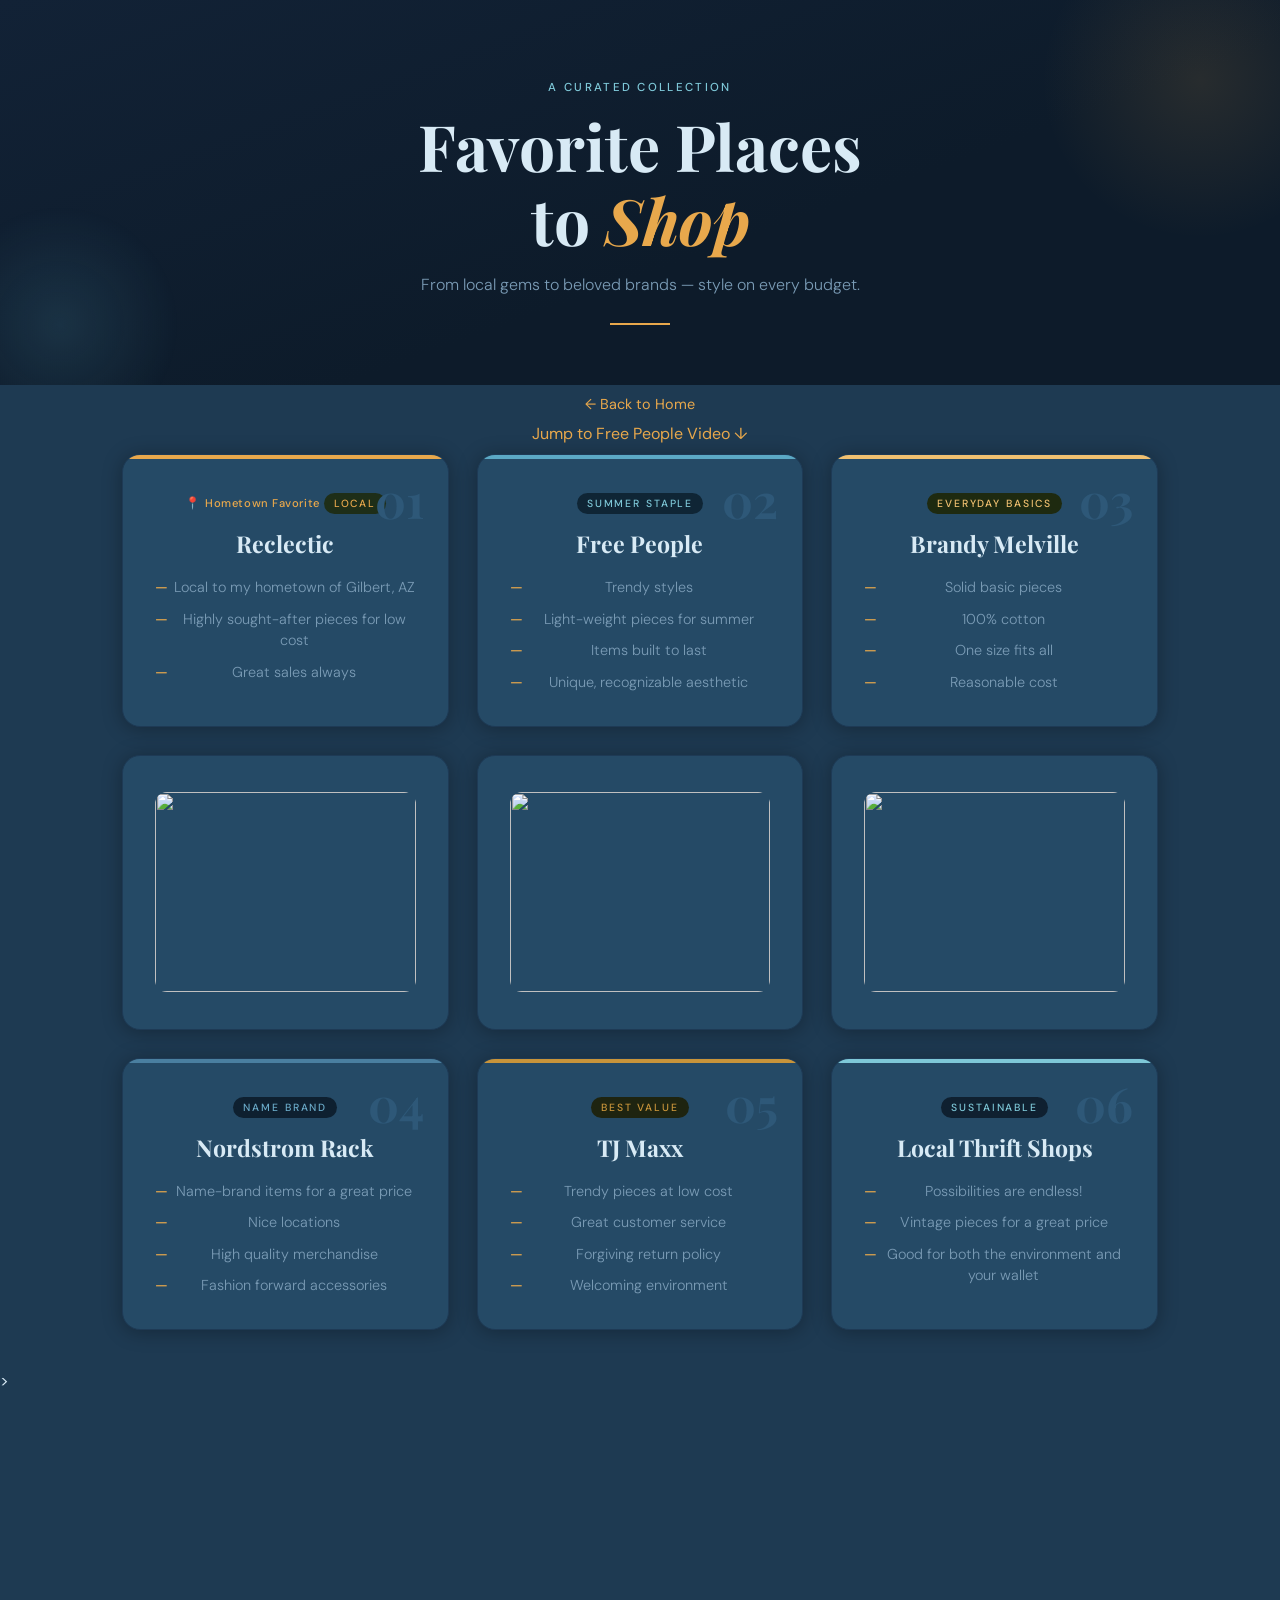
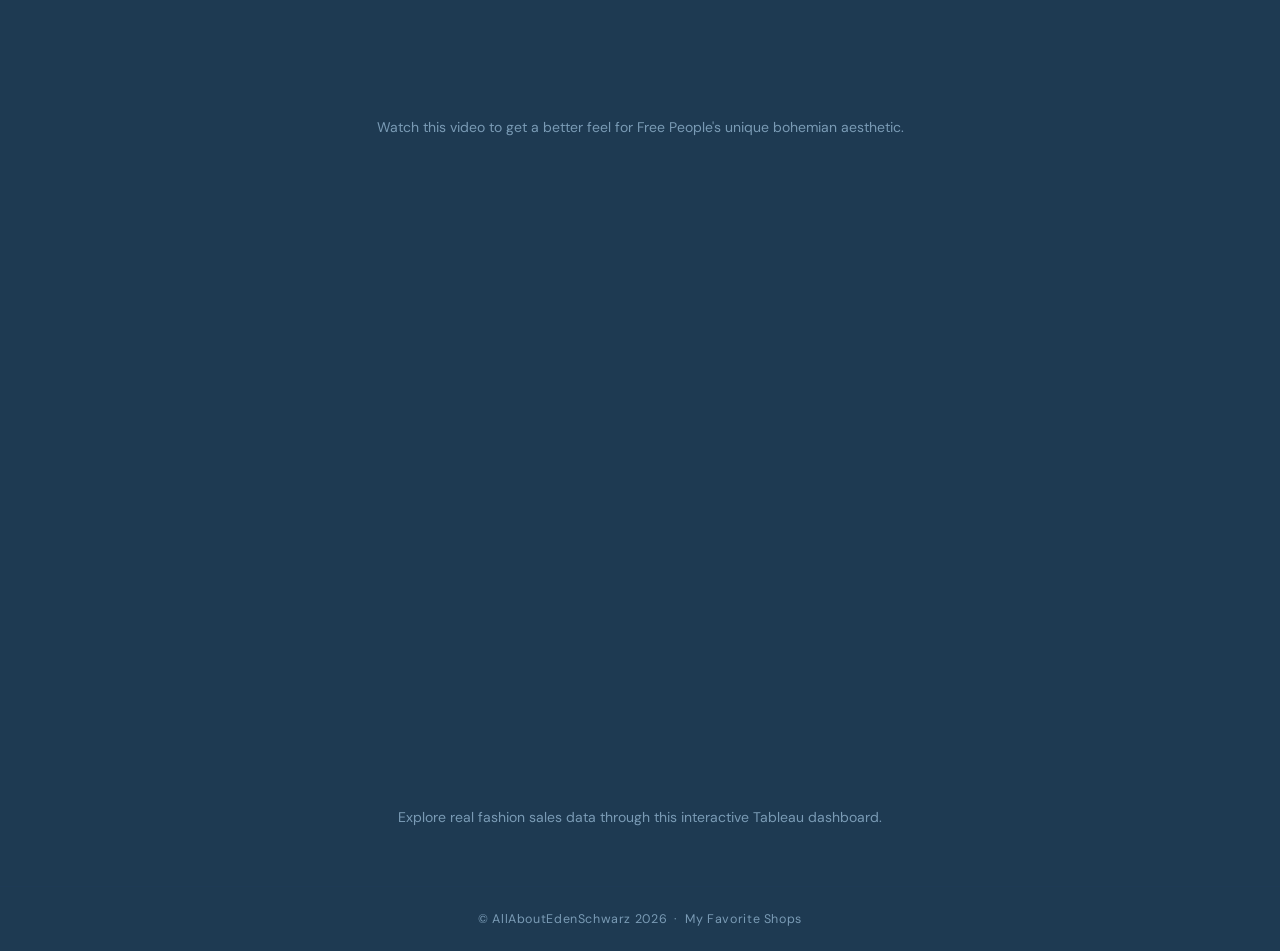
==== fromscratch.html @ 7de7a9a8 "Add files via upload" ====
<!DOCTYPE html>
<html lang="en">
<head>
  <meta charset="UTF-8" />
  <meta name="viewport" content="width=device-width, initial-scale=1.0"/>
  <title>Eden's Favorite Places to Shop</title>
  <link href="https://fonts.googleapis.com/css2?family=Playfair+Display:ital,wght@0,400;0,700;1,400&family=DM+Sans:wght@300;400;500&display=swap" rel="stylesheet"/>
    <link rel="stylesheet" href="fromscratchstyle.css"/>
</head>
<body>

  <header>
    <p class="eyebrow">A curated collection</p>
    <h1>Favorite Places<br>to <em>Shop</em></h1>
    <p class="header-sub">From local gems to beloved brands — style on every budget.</p>
    <div class="divider"></div>
  </header>

  <a href="index.html" class="home-link">← Back to Home</a>

  <a href="#video-section" style="display:block; text-align:center; margin-top:10px; color:#e8a84c; text-decoration:none;">
  Jump to Free People Video ↓
</a>

  <main class="grid">

    <div class="card card-1">
      <div class="card-accent"></div>
      <span class="card-number">01</span>
      <p class="local-badge">Hometown Favorite</p>
      <span class="card-tag">Local</span>
      <h2>Reclectic</h2>
      <ul>
        <li>Local to my hometown of Gilbert, AZ</li>
        <li>Highly sought-after pieces for low cost</li>
        <li>Great sales always</li>
      </ul>
    </div>

    <div class="card card-2">
      <div class="card-accent"></div>
      <span class="card-number">02</span>
      <span class="card-tag">Summer Staple</span>
      <h2>Free People</h2>
      <ul>
        <li>Trendy styles</li>
        <li>Light-weight pieces for summer</li>
        <li>Items built to last</li>
        <li>Unique, recognizable aesthetic</li>
      </ul>
    </div>

    <div class="card card-3">
      <div class="card-accent"></div>
      <span class="card-number">03</span>
      <span class="card-tag">Everyday Basics</span>
      <h2>Brandy Melville</h2>
      <ul>
        <li>Solid basic pieces</li>
        <li>100% cotton</li>
        <li>One size fits all</li>
        <li>Reasonable cost</li>
      </ul>
    </div>

    <div class="card">
  <img src="brandy.webp" style="width:100%; height:200px; object-fit:cover; border-radius:12px;">
</div>

<div class="card">
  <img src="180226-FreePeople_MOA-006-S.webp" style="width:100%; height:200px; object-fit:cover; border-radius:12px;">
</div>

<div class="card">
  <img src="brandyy.jpg" style="width:100%; height:200px; object-fit:cover; border-radius:12px;">
</div>

    <div class="card card-4">
      <div class="card-accent"></div>
      <span class="card-number">04</span>
      <span class="card-tag">Name Brand</span>
      <h2>Nordstrom Rack</h2>
      <ul>
        <li>Name-brand items for a great price</li>
        <li>Nice locations</li>
        <li>High quality merchandise</li>
        <li>Fashion forward accessories</li>
      </ul>
    </div>

    <div class="card card-5">
      <div class="card-accent"></div>
      <span class="card-number">05</span>
      <span class="card-tag">Best Value</span>
      <h2>TJ Maxx</h2>
      <ul>
        <li>Trendy pieces at low cost</li>
        <li>Great customer service</li>
        <li>Forgiving return policy</li>
        <li>Welcoming environment</li>
      </ul>
    </div>

    <div class="card card-6">
      <div class="card-accent"></div>
      <span class="card-number">06</span>
      <span class="card-tag">Sustainable</span>
      <h2>Local Thrift Shops</h2>
      <ul>
        <li>Possibilities are endless!</li>
        <li>Vintage pieces for a great price</li>
        <li>Good for both the environment and your wallet</li>
      </ul>
    </div>

  </main>

<section id="video-section" class="video-section"></section>>

  <iframe class="video-frame"
    src="https://www.youtube.com/embed/zQy7sTacHbc"
    title="Free People aesthetic video"
    frameborder="0"
    allowfullscreen>
  </iframe>

  <p class="video-caption">
    Watch this video to get a better feel for Free People's unique bohemian aesthetic.
  </p>

</section>

<section class="video-section tableau-section">

  <iframe class="tableau-frame"
    src="https://public.tableau.com/views/FashionProductSales/Dashboard1?:embed=true&:showVizHome=no"
    width="800"
    height="600"
    frameborder="0">
  </iframe>

  <p class="video-caption">
    Explore real fashion sales data through this interactive Tableau dashboard.
  </p>

</section>

  <footer>
    &copy; AllAboutEdenSchwarz 2026 &nbsp;·&nbsp; My Favorite Shops
  </footer>

</body>
</html>
---- fromscratchstyle.css ----
:root {
    --bg: #1e3a52;
    --surface: #254a66;
    --surface-2: #2e5878;
      --teal-sky: #5ba8c4;
      --teal-light: #7ec8d8;
      --amber: #e8a84c;
      --amber-warm: #f0c070;
      --gold: #c8943a;
      --text-primary: #d8eaf5;
      --text-muted: #7a9bb5;
      --border: #1e3a55;
    }

    * { margin: 0; padding: 0; box-sizing: border-box; }

    body {
      background-color: var(--bg);
      font-family: 'DM Sans', sans-serif;
      color: var(--text-primary);
      overflow-x: hidden;
    }

    header {
      position: relative;
      padding: 80px 40px 60px;
      text-align: center;
      background: linear-gradient(160deg, #122236 0%, #0d1b2a 60%);
      overflow: hidden;
    }

    header::before {
      content: '';
      position: absolute;
      top: -80px; right: -80px;
      width: 320px; height: 320px;
      border-radius: 50%;
      background: radial-gradient(circle, #e8a84c 0%, transparent 70%);
      opacity: 0.12;
    }

    header::after {
      content: '';
      position: absolute;
      bottom: -60px; left: -60px;
      width: 240px; height: 240px;
      border-radius: 50%;
      background: radial-gradient(circle, #5ba8c4 0%, transparent 70%);
      opacity: 0.15;
    }

    .eyebrow {
      font-size: 0.72rem;
      font-weight: 500;
      letter-spacing: 0.2em;
      text-transform: uppercase;
      color: var(--teal-light);
      margin-bottom: 14px;
      opacity: 0;
      animation: fadeUp 0.6s ease forwards 0.1s;
    }

    h1 {
      font-family: 'Playfair Display', serif;
      font-size: clamp(2.4rem, 6vw, 4rem);
      font-weight: 700;
      line-height: 1.15;
      color: var(--text-primary);
      max-width: 560px;
      margin: 0 auto 18px;
      opacity: 0;
      animation: fadeUp 0.6s ease forwards 0.25s;
    }

    h1 em {
      font-style: italic;
      color: var(--amber);
    }

    .header-sub {
      font-size: 1rem;
      color: var(--text-muted);
      font-weight: 300;
      opacity: 0;
      animation: fadeUp 0.6s ease forwards 0.4s;
    }

    .divider {
      width: 60px;
      height: 2px;
      background: var(--amber);
      margin: 28px auto 0;
      opacity: 0;
      animation: fadeUp 0.6s ease forwards 0.5s;
    }

.grid {
  display: grid;
  grid-template-columns: repeat(auto-fill, minmax(300px, 1fr));
  gap: 28px;
  max-width: 1100px;
  margin: 64px auto;
  padding: 0 32px 20px; /* reduced from 80px */
}

    .card {
      background: var(--surface);
      border: 1px solid var(--border);
      border-radius: 18px;
      padding: 36px 32px 32px;
      position: relative;
      overflow: hidden;
      box-shadow: 0 2px 20px rgba(0,0,0,0.3);
      transition: transform 0.3s ease, box-shadow 0.3s ease;
      opacity: 0;
      animation: fadeUp 0.55s ease forwards;
    }

    .card:hover {
      transform: translateY(-6px);
      box-shadow: 0 12px 40px rgba(0,0,0,0.5);
    }

    .card:nth-child(1) { animation-delay: 0.15s; }
    .card:nth-child(2) { animation-delay: 0.25s; }
    .card:nth-child(3) { animation-delay: 0.35s; }
    .card:nth-child(4) { animation-delay: 0.45s; }
    .card:nth-child(5) { animation-delay: 0.55s; }
    .card:nth-child(6) { animation-delay: 0.65s; }

    .card-accent {
      position: absolute;
      top: 0; left: 0; right: 0;
      height: 4px;
      border-radius: 18px 18px 0 0;
    }

    .card-number {
      font-family: 'Playfair Display', serif;
      font-size: 3rem;
      font-weight: 700;
      line-height: 1;
      color: var(--surface-2);
      position: absolute;
      top: 20px; right: 24px;
      pointer-events: none;
      user-select: none;
    }

    .card-tag {
      display: inline-block;
      font-size: 0.65rem;
      font-weight: 500;
      letter-spacing: 0.18em;
      text-transform: uppercase;
      padding: 4px 10px;
      border-radius: 30px;
      margin-bottom: 14px;
    }

    .card h2 {
      font-family: 'Playfair Display', serif;
      font-size: 1.45rem;
      font-weight: 700;
      margin-bottom: 18px;
      color: var(--text-primary);
    }

    .card ul {
      list-style: none;
      display: flex;
      flex-direction: column;
      gap: 10px;
    }

    .card ul li {
      font-size: 0.9rem;
      font-weight: 300;
      color: var(--text-muted);
      padding-left: 18px;
      position: relative;
      line-height: 1.5;
    }

    .card ul li::before {
      content: '—';
      position: absolute;
      left: 0;
      color: var(--amber);
      font-weight: 500;
    }

    /* Card accent colors — all pulled from the skyline palette */
    .card-1 .card-accent { background: #e8a84c; }
    .card-1 .card-tag { background: #1e2e18; color: #e8a84c; }

    .card-2 .card-accent { background: #5ba8c4; }
    .card-2 .card-tag { background: #0f2535; color: #7ec8d8; }

    .card-3 .card-accent { background: #f0c070; }
    .card-3 .card-tag { background: #1e2a10; color: #f0c070; }

    .card-4 .card-accent { background: #4a7fa0; }
    .card-4 .card-tag { background: #0e2030; color: #6aaac8; }

    .card-5 .card-accent { background: #c8943a; }
    .card-5 .card-tag { background: #1e2410; color: #c8943a; }

    .card-6 .card-accent { background: #7ec8d8; }
    .card-6 .card-tag { background: #0f2030; color: #7ec8d8; }

    .local-badge {
      display: inline-flex;
      align-items: center;
      gap: 5px;
      font-size: 0.7rem;
      font-weight: 500;
      color: var(--amber);
      letter-spacing: 0.05em;
      margin-bottom: 6px;
    }

    .local-badge::before {
      content: '📍';
      font-size: 0.75rem;
    }

    @keyframes fadeUp {
      from { opacity: 0; transform: translateY(22px); }
      to   { opacity: 1; transform: translateY(0); }
    }

    footer {
      text-align: center;
      padding: 24px;
      font-size: 0.78rem;
      color: var(--text-muted);
      letter-spacing: 0.05em;
      border-top: 1px solid var(--border);
    }

    @media (max-width: 600px) {
      .grid { padding: 0 16px 60px; gap: 18px; }
      header { padding: 60px 24px 48px; }
    }

.video-section {
  max-width: 900px;
}

  .grid {
    margin: 10px auto 40px;
  padding: 0 32px;
  text-align: center;
}

.video-frame {
  width: 560px;
  height: 315px;
  border-radius: 12px;
  display: block;
  margin: 0 auto;
}

.video-caption {
  margin-top: 12px;
  font-size: 14px;
  color: var(--text-muted);
  text-align: center;
}

html {
  scroll-behavior: smooth;
}

.home-link {
  display: block;
  text-align: center;
  margin-top: 10px;
  color: var(--amber);
  text-decoration: none;
  font-size: 0.9rem;
  transition: opacity 0.2s ease;
}

.home-link:hover {
  opacity: 0.7;
}

.tableau-frame {
  width: 800px;
  height: 600px;
  border-radius: 12px;
  display: block;
  margin: 0 auto; /* centers horizontally */
}

.tableau-section {
  max-width: 1000px; /* give it more room than the iframe */
  margin: 60px auto;
  text-align: center;
}
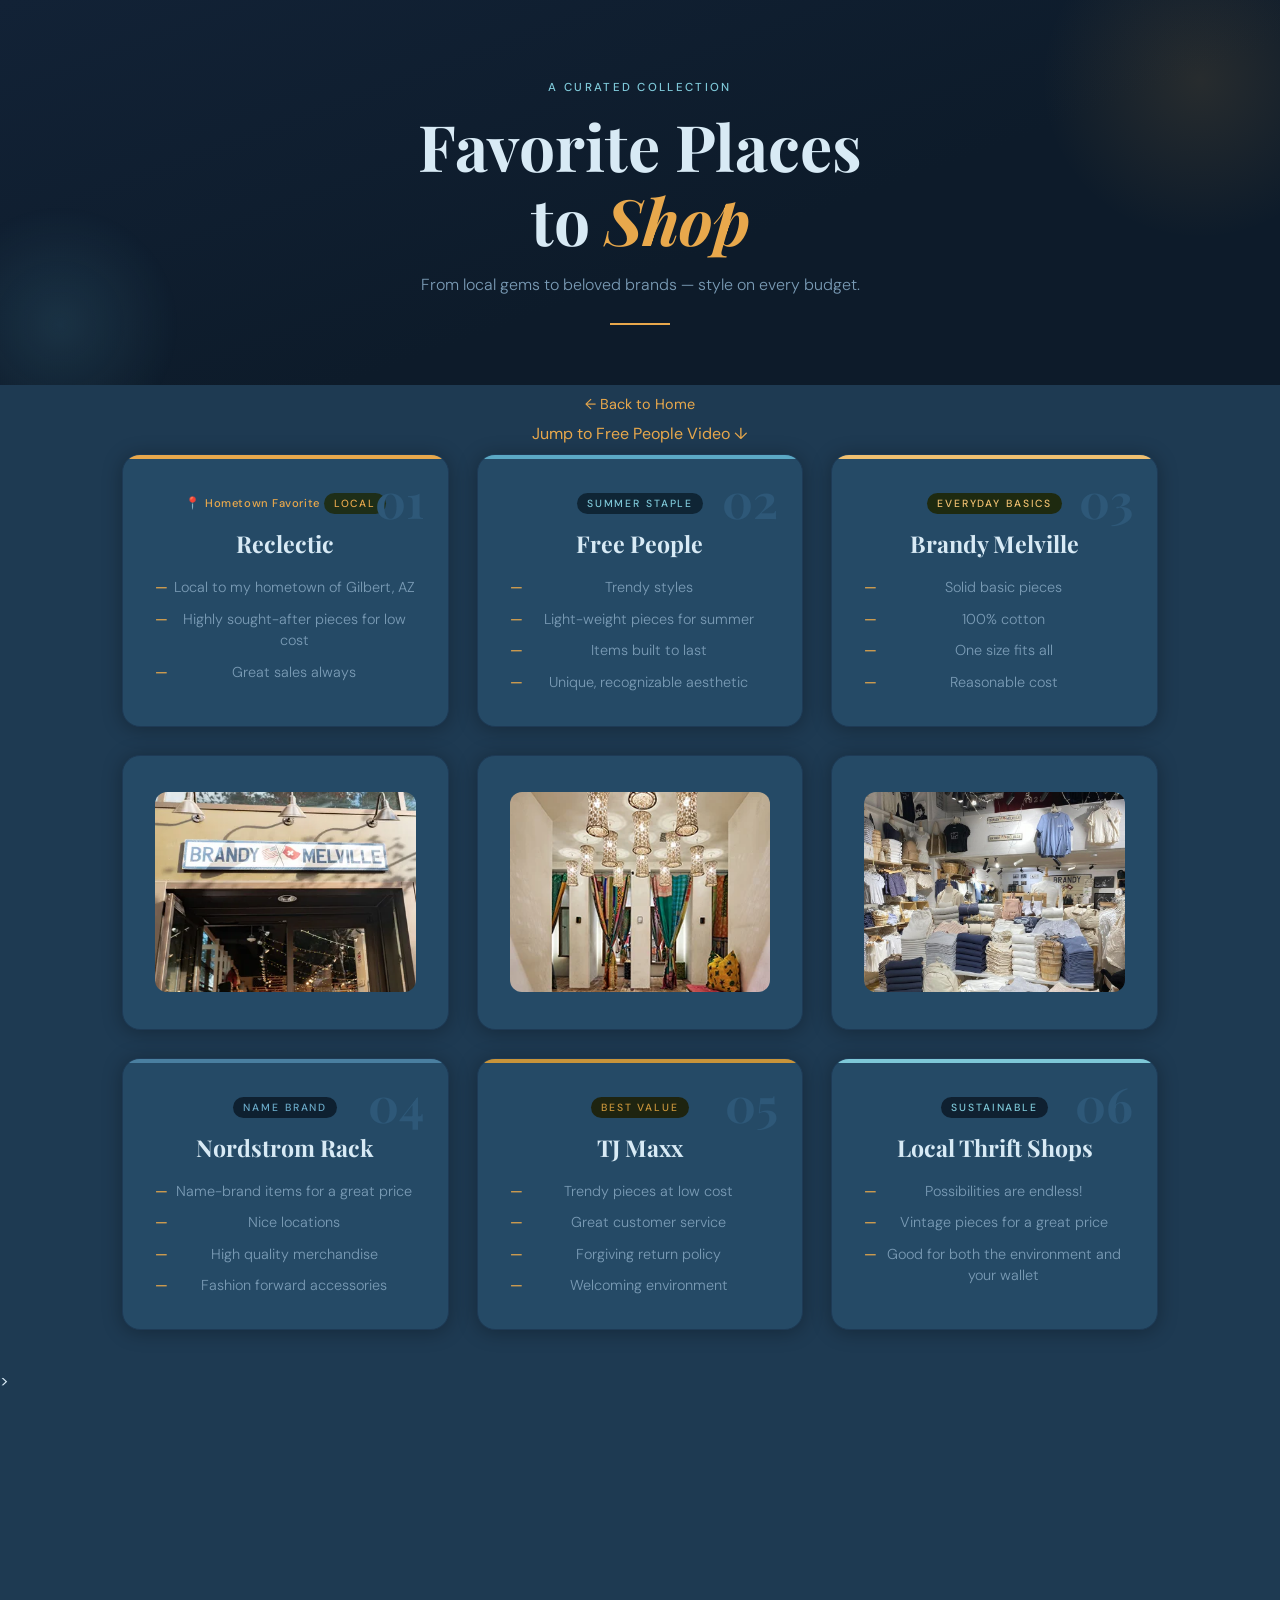
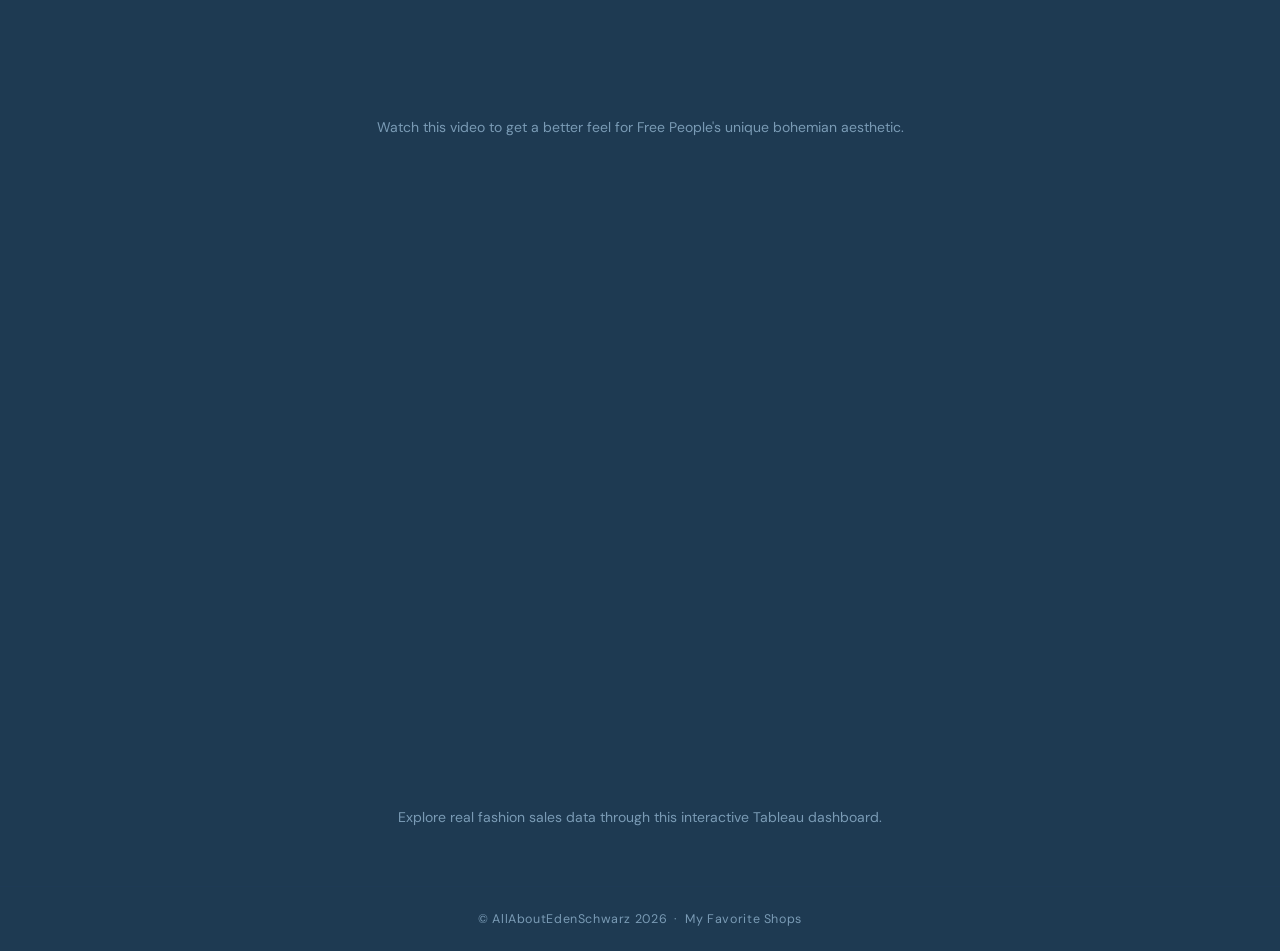
==== commit 9ea680b5: "Update fromscratch.html" ====
--- a/fromscratch.html
+++ b/fromscratch.html
@@ -5,7 +5,7 @@
   <meta name="viewport" content="width=device-width, initial-scale=1.0"/>
   <title>Eden's Favorite Places to Shop</title>
   <link href="https://fonts.googleapis.com/css2?family=Playfair+Display:ital,wght@0,400;0,700;1,400&family=DM+Sans:wght@300;400;500&display=swap" rel="stylesheet"/>
-    <link rel="stylesheet" href="fromscratchstyle.css"/>
+    <link rel="stylesheet" href="fromscratchstyles.css"/>
 </head>
 <body>
 
@@ -150,4 +150,4 @@
   </footer>
 
 </body>
-</html>+</html>
--- a/fromscratchstyles.css
+++ b/fromscratchstyles.css
@@ -0,0 +1,302 @@
+    :root {
+    --bg: #1e3a52;
+    --surface: #254a66;
+    --surface-2: #2e5878;
+      --teal-sky: #5ba8c4;
+      --teal-light: #7ec8d8;
+      --amber: #e8a84c;
+      --amber-warm: #f0c070;
+      --gold: #c8943a;
+      --text-primary: #d8eaf5;
+      --text-muted: #7a9bb5;
+      --border: #1e3a55;
+    }
+
+    * { margin: 0; padding: 0; box-sizing: border-box; }
+
+    body {
+      background-color: var(--bg);
+      font-family: 'DM Sans', sans-serif;
+      color: var(--text-primary);
+      overflow-x: hidden;
+    }
+
+    header {
+      position: relative;
+      padding: 80px 40px 60px;
+      text-align: center;
+      background: linear-gradient(160deg, #122236 0%, #0d1b2a 60%);
+      overflow: hidden;
+    }
+
+    header::before {
+      content: '';
+      position: absolute;
+      top: -80px; right: -80px;
+      width: 320px; height: 320px;
+      border-radius: 50%;
+      background: radial-gradient(circle, #e8a84c 0%, transparent 70%);
+      opacity: 0.12;
+    }
+
+    header::after {
+      content: '';
+      position: absolute;
+      bottom: -60px; left: -60px;
+      width: 240px; height: 240px;
+      border-radius: 50%;
+      background: radial-gradient(circle, #5ba8c4 0%, transparent 70%);
+      opacity: 0.15;
+    }
+
+    .eyebrow {
+      font-size: 0.72rem;
+      font-weight: 500;
+      letter-spacing: 0.2em;
+      text-transform: uppercase;
+      color: var(--teal-light);
+      margin-bottom: 14px;
+      opacity: 0;
+      animation: fadeUp 0.6s ease forwards 0.1s;
+    }
+
+    h1 {
+      font-family: 'Playfair Display', serif;
+      font-size: clamp(2.4rem, 6vw, 4rem);
+      font-weight: 700;
+      line-height: 1.15;
+      color: var(--text-primary);
+      max-width: 560px;
+      margin: 0 auto 18px;
+      opacity: 0;
+      animation: fadeUp 0.6s ease forwards 0.25s;
+    }
+
+    h1 em {
+      font-style: italic;
+      color: var(--amber);
+    }
+
+    .header-sub {
+      font-size: 1rem;
+      color: var(--text-muted);
+      font-weight: 300;
+      opacity: 0;
+      animation: fadeUp 0.6s ease forwards 0.4s;
+    }
+
+    .divider {
+      width: 60px;
+      height: 2px;
+      background: var(--amber);
+      margin: 28px auto 0;
+      opacity: 0;
+      animation: fadeUp 0.6s ease forwards 0.5s;
+    }
+
+.grid {
+  display: grid;
+  grid-template-columns: repeat(auto-fill, minmax(300px, 1fr));
+  gap: 28px;
+  max-width: 1100px;
+  margin: 64px auto;
+  padding: 0 32px 20px; /* reduced from 80px */
+}
+
+    .card {
+      background: var(--surface);
+      border: 1px solid var(--border);
+      border-radius: 18px;
+      padding: 36px 32px 32px;
+      position: relative;
+      overflow: hidden;
+      box-shadow: 0 2px 20px rgba(0,0,0,0.3);
+      transition: transform 0.3s ease, box-shadow 0.3s ease;
+      opacity: 0;
+      animation: fadeUp 0.55s ease forwards;
+    }
+
+    .card:hover {
+      transform: translateY(-6px);
+      box-shadow: 0 12px 40px rgba(0,0,0,0.5);
+    }
+
+    .card:nth-child(1) { animation-delay: 0.15s; }
+    .card:nth-child(2) { animation-delay: 0.25s; }
+    .card:nth-child(3) { animation-delay: 0.35s; }
+    .card:nth-child(4) { animation-delay: 0.45s; }
+    .card:nth-child(5) { animation-delay: 0.55s; }
+    .card:nth-child(6) { animation-delay: 0.65s; }
+
+    .card-accent {
+      position: absolute;
+      top: 0; left: 0; right: 0;
+      height: 4px;
+      border-radius: 18px 18px 0 0;
+    }
+
+    .card-number {
+      font-family: 'Playfair Display', serif;
+      font-size: 3rem;
+      font-weight: 700;
+      line-height: 1;
+      color: var(--surface-2);
+      position: absolute;
+      top: 20px; right: 24px;
+      pointer-events: none;
+      user-select: none;
+    }
+
+    .card-tag {
+      display: inline-block;
+      font-size: 0.65rem;
+      font-weight: 500;
+      letter-spacing: 0.18em;
+      text-transform: uppercase;
+      padding: 4px 10px;
+      border-radius: 30px;
+      margin-bottom: 14px;
+    }
+
+    .card h2 {
+      font-family: 'Playfair Display', serif;
+      font-size: 1.45rem;
+      font-weight: 700;
+      margin-bottom: 18px;
+      color: var(--text-primary);
+    }
+
+    .card ul {
+      list-style: none;
+      display: flex;
+      flex-direction: column;
+      gap: 10px;
+    }
+
+    .card ul li {
+      font-size: 0.9rem;
+      font-weight: 300;
+      color: var(--text-muted);
+      padding-left: 18px;
+      position: relative;
+      line-height: 1.5;
+    }
+
+    .card ul li::before {
+      content: '—';
+      position: absolute;
+      left: 0;
+      color: var(--amber);
+      font-weight: 500;
+    }
+
+    /* Card accent colors — all pulled from the skyline palette */
+    .card-1 .card-accent { background: #e8a84c; }
+    .card-1 .card-tag { background: #1e2e18; color: #e8a84c; }
+
+    .card-2 .card-accent { background: #5ba8c4; }
+    .card-2 .card-tag { background: #0f2535; color: #7ec8d8; }
+
+    .card-3 .card-accent { background: #f0c070; }
+    .card-3 .card-tag { background: #1e2a10; color: #f0c070; }
+
+    .card-4 .card-accent { background: #4a7fa0; }
+    .card-4 .card-tag { background: #0e2030; color: #6aaac8; }
+
+    .card-5 .card-accent { background: #c8943a; }
+    .card-5 .card-tag { background: #1e2410; color: #c8943a; }
+
+    .card-6 .card-accent { background: #7ec8d8; }
+    .card-6 .card-tag { background: #0f2030; color: #7ec8d8; }
+
+    .local-badge {
+      display: inline-flex;
+      align-items: center;
+      gap: 5px;
+      font-size: 0.7rem;
+      font-weight: 500;
+      color: var(--amber);
+      letter-spacing: 0.05em;
+      margin-bottom: 6px;
+    }
+
+    .local-badge::before {
+      content: '📍';
+      font-size: 0.75rem;
+    }
+
+    @keyframes fadeUp {
+      from { opacity: 0; transform: translateY(22px); }
+      to   { opacity: 1; transform: translateY(0); }
+    }
+
+    footer {
+      text-align: center;
+      padding: 24px;
+      font-size: 0.78rem;
+      color: var(--text-muted);
+      letter-spacing: 0.05em;
+      border-top: 1px solid var(--border);
+    }
+
+    @media (max-width: 600px) {
+      .grid { padding: 0 16px 60px; gap: 18px; }
+      header { padding: 60px 24px 48px; }
+    }
+
+.video-section {
+  max-width: 900px;
+}
+
+  .grid {
+    margin: 10px auto 40px;
+  padding: 0 32px;
+  text-align: center;
+}
+
+.video-frame {
+  width: 560px;
+  height: 315px;
+  border-radius: 12px;
+  display: block;
+  margin: 0 auto;
+}
+
+.video-caption {
+  margin-top: 12px;
+  font-size: 14px;
+  color: var(--text-muted);
+  text-align: center;
+}
+
+html {
+  scroll-behavior: smooth;
+}
+
+.home-link {
+  display: block;
+  text-align: center;
+  margin-top: 10px;
+  color: var(--amber);
+  text-decoration: none;
+  font-size: 0.9rem;
+  transition: opacity 0.2s ease;
+}
+
+.home-link:hover {
+  opacity: 0.7;
+}
+
+.tableau-frame {
+  width: 800px;
+  height: 600px;
+  border-radius: 12px;
+  display: block;
+  margin: 0 auto; /* centers horizontally */
+}
+
+.tableau-section {
+  max-width: 1000px; /* give it more room than the iframe */
+  margin: 60px auto;
+  text-align: center;
+}
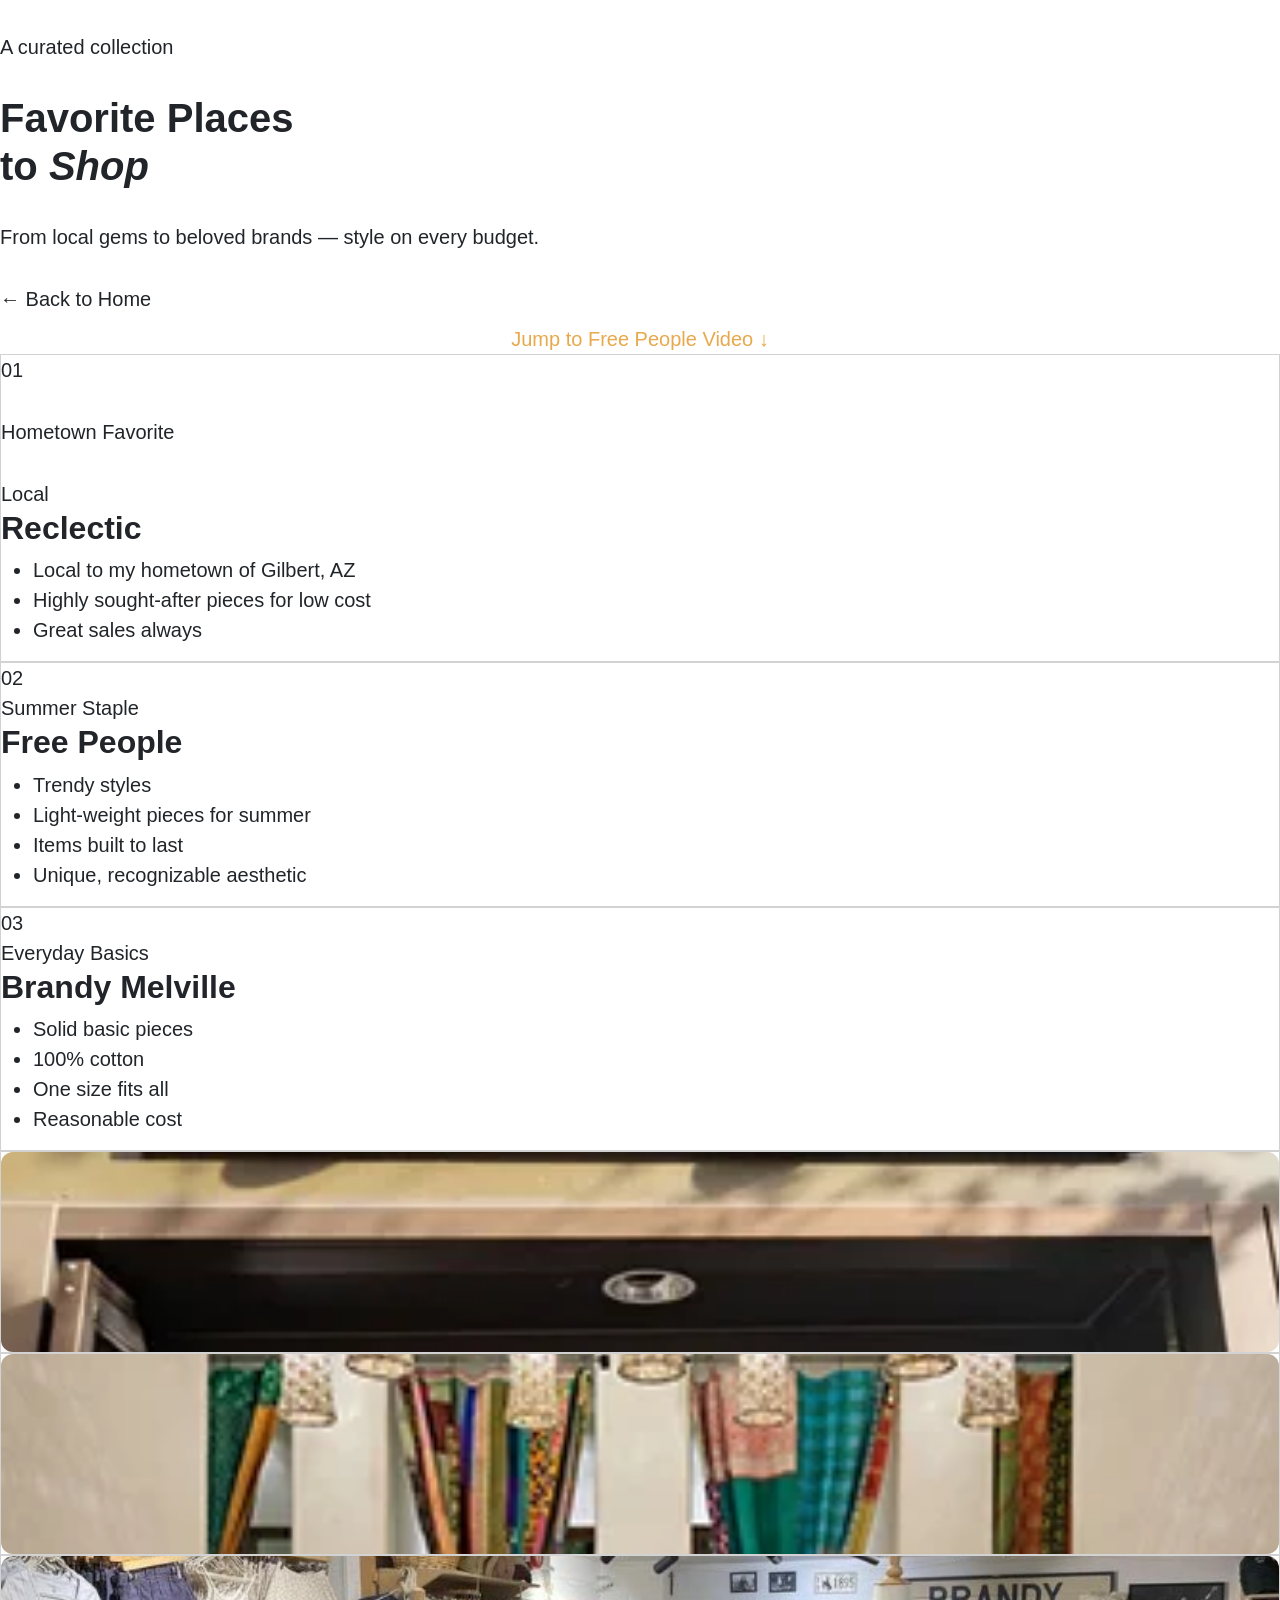
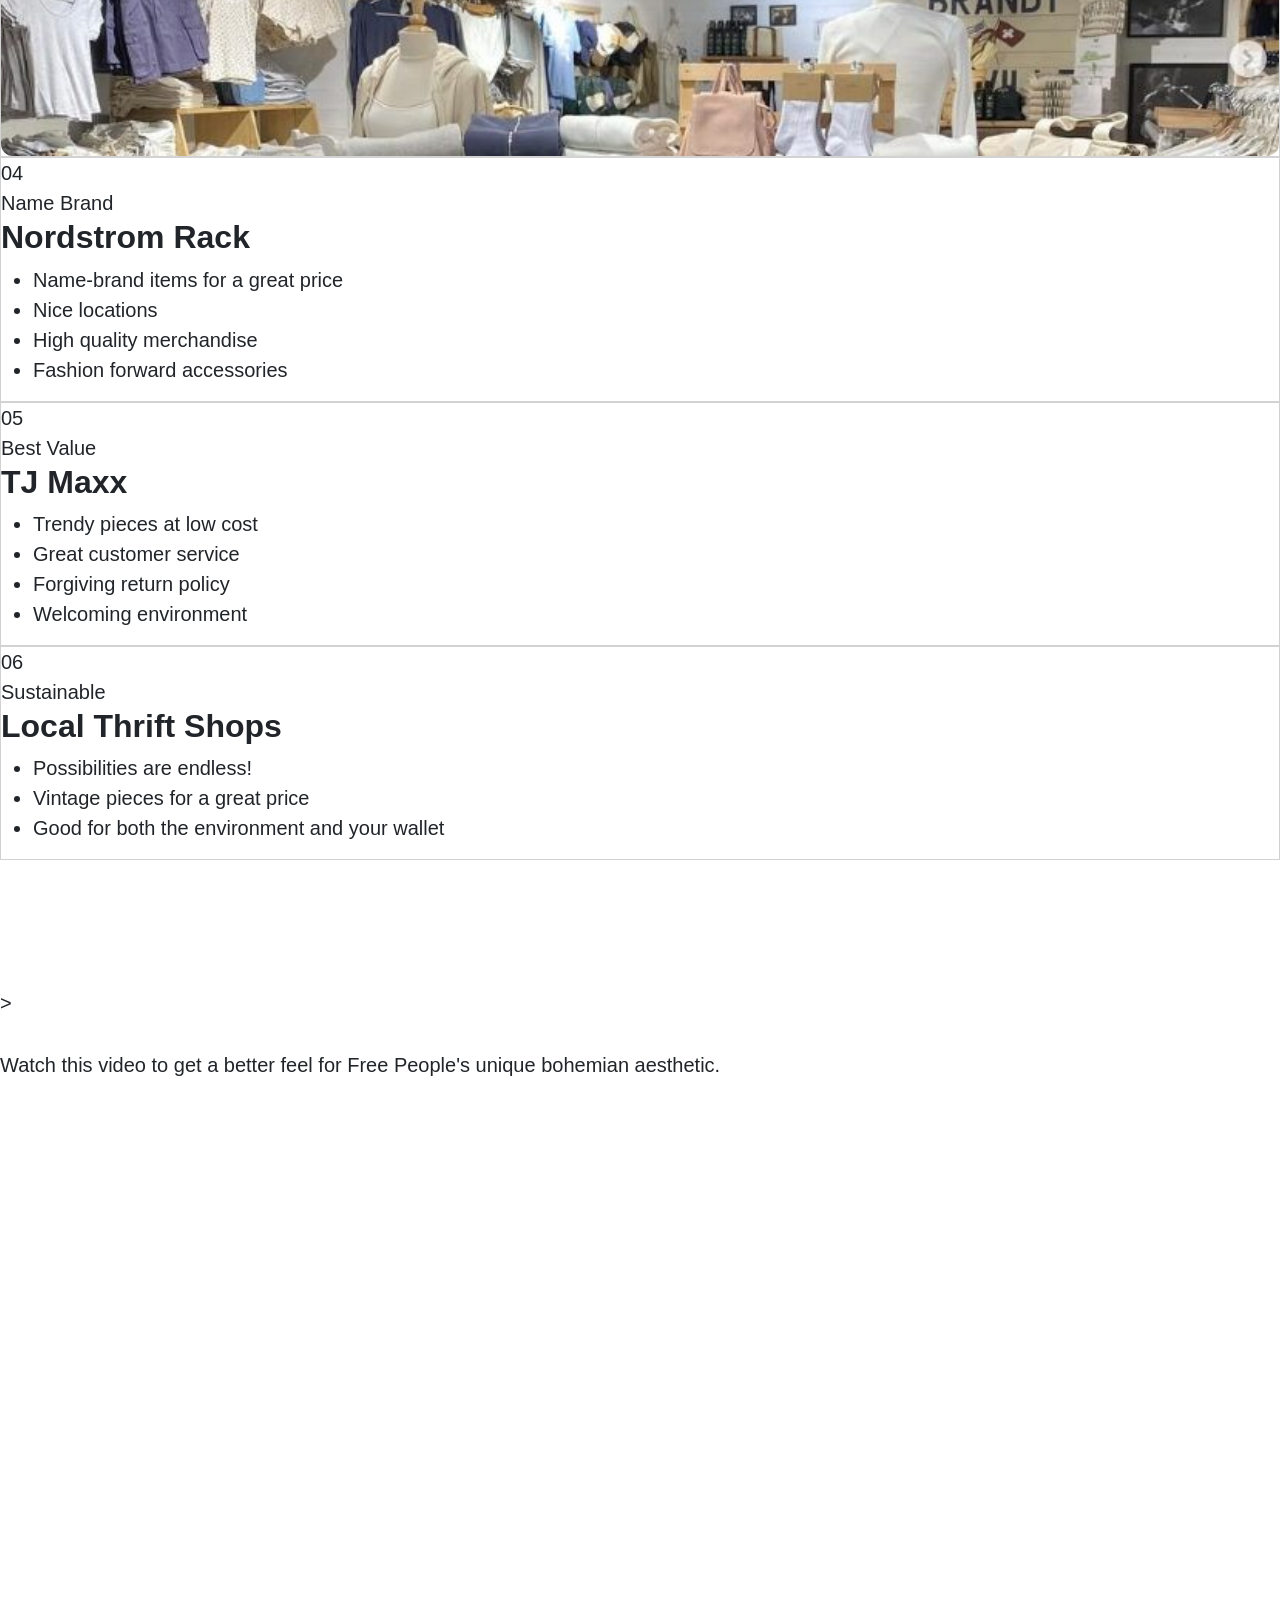
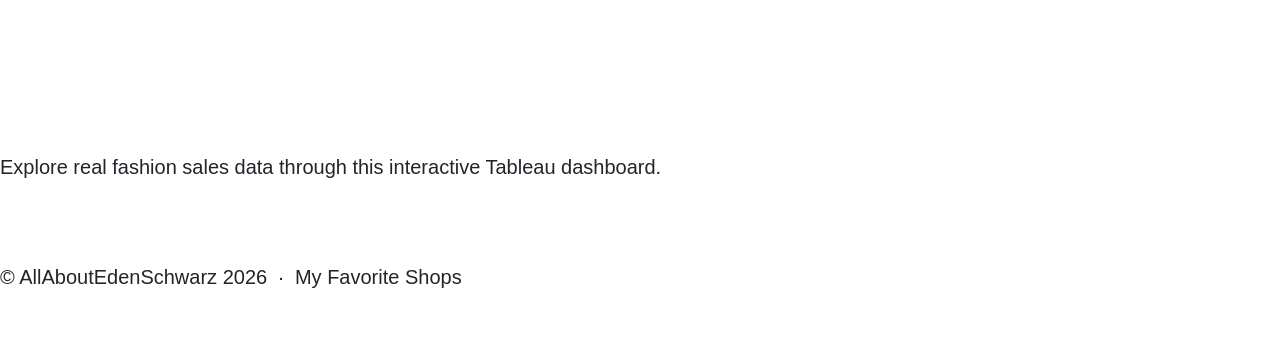
==== commit 0bfe14f9: "Update fromscratch.html" ====
--- a/fromscratch.html
+++ b/fromscratch.html
@@ -5,7 +5,7 @@
   <meta name="viewport" content="width=device-width, initial-scale=1.0"/>
   <title>Eden's Favorite Places to Shop</title>
   <link href="https://fonts.googleapis.com/css2?family=Playfair+Display:ital,wght@0,400;0,700;1,400&family=DM+Sans:wght@300;400;500&display=swap" rel="stylesheet"/>
-    <link rel="stylesheet" href="fromscratchstyles.css"/>
+    <link rel="stylesheet" href="css/styles.css"/>
 </head>
 <body>
 
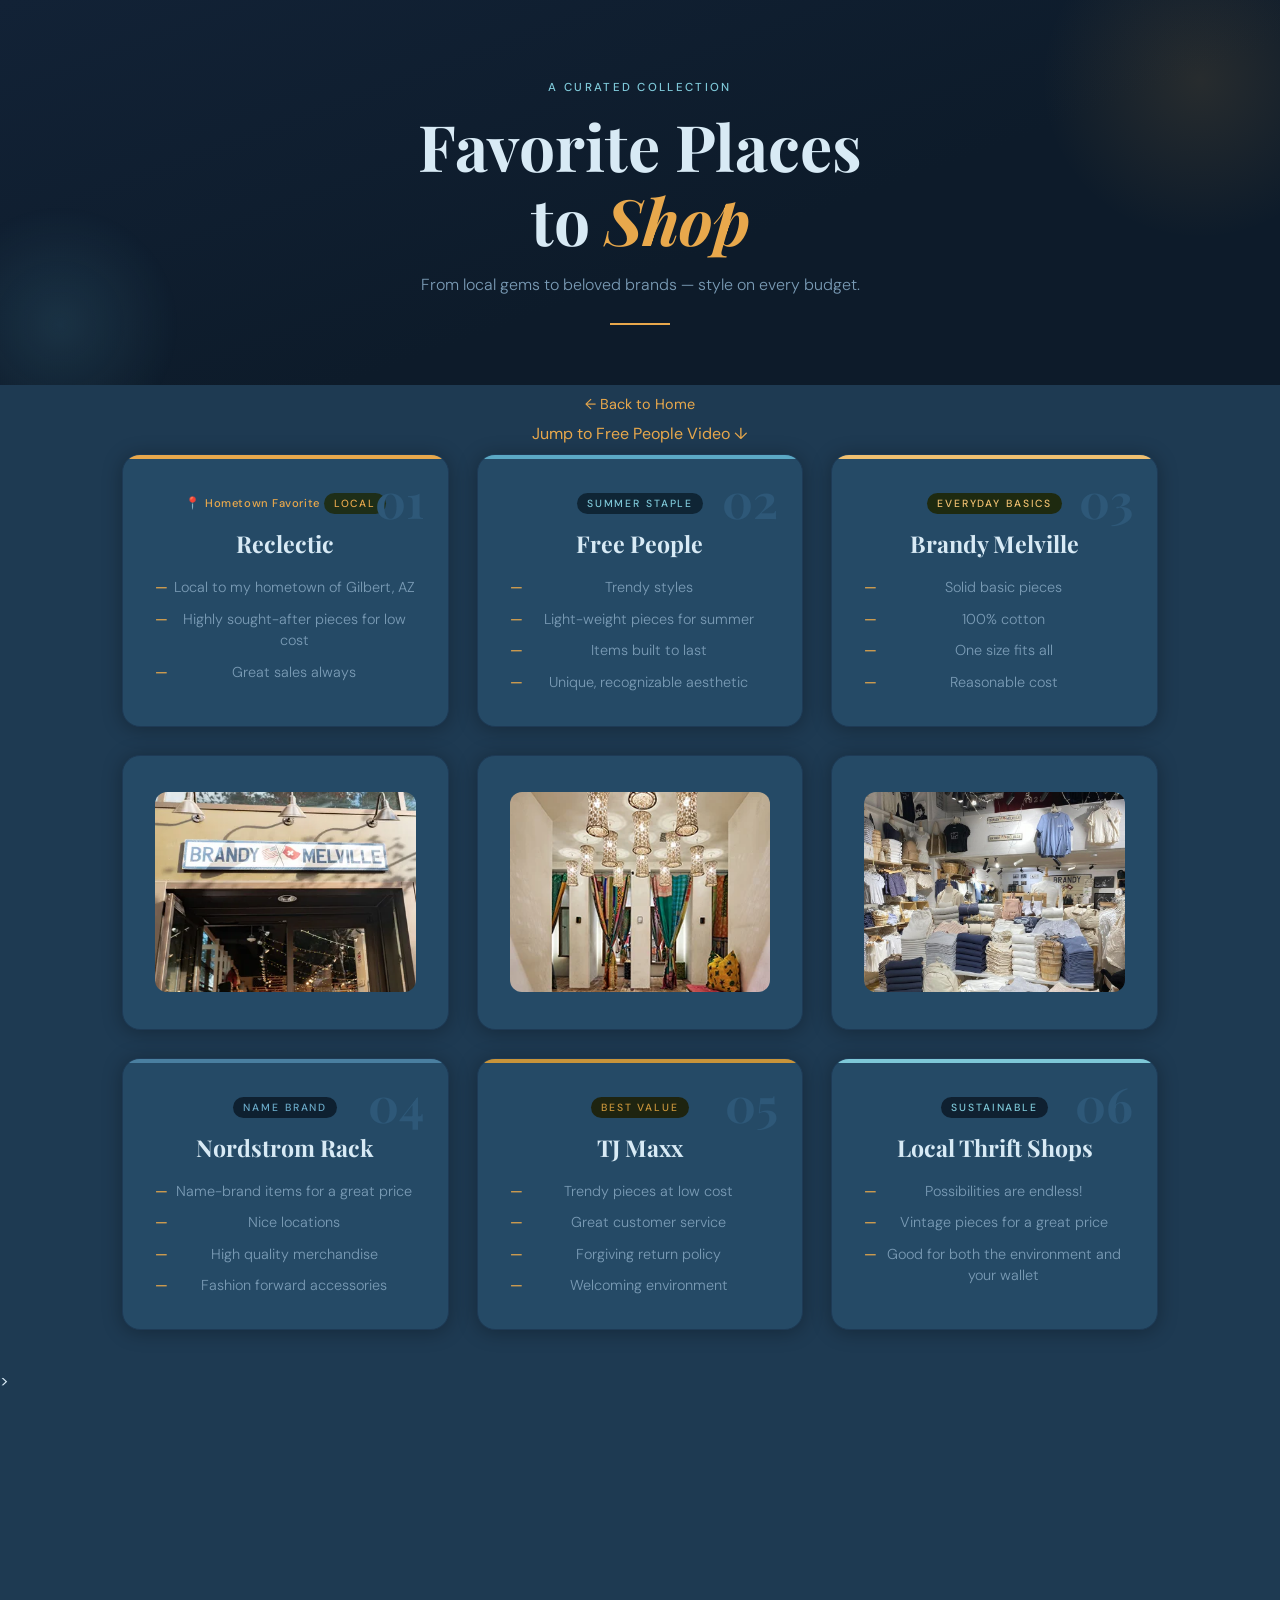
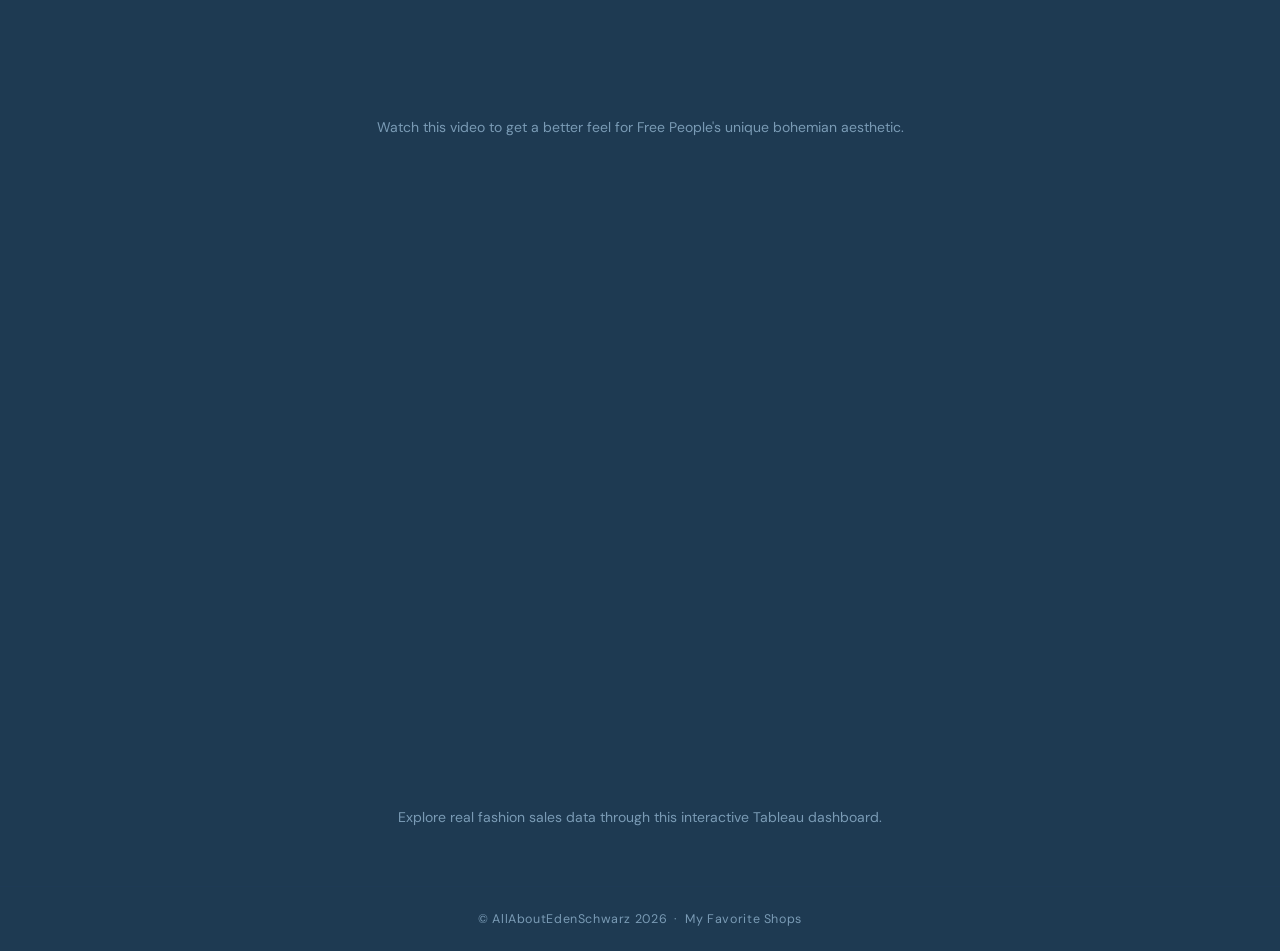
==== commit 6741cb76: "Update fromscratch.html" ====
--- a/fromscratch.html
+++ b/fromscratch.html
@@ -5,7 +5,7 @@
   <meta name="viewport" content="width=device-width, initial-scale=1.0"/>
   <title>Eden's Favorite Places to Shop</title>
   <link href="https://fonts.googleapis.com/css2?family=Playfair+Display:ital,wght@0,400;0,700;1,400&family=DM+Sans:wght@300;400;500&display=swap" rel="stylesheet"/>
-    <link rel="stylesheet" href="css/styles.css"/>
+    <link rel="stylesheet" href="fromscratchstyles.css"/>
 </head>
 <body>
 
--- a/fromscratchstyles.css
+++ b/fromscratchstyles.css
@@ -0,0 +1,302 @@
+    :root {
+    --bg: #1e3a52;
+    --surface: #254a66;
+    --surface-2: #2e5878;
+      --teal-sky: #5ba8c4;
+      --teal-light: #7ec8d8;
+      --amber: #e8a84c;
+      --amber-warm: #f0c070;
+      --gold: #c8943a;
+      --text-primary: #d8eaf5;
+      --text-muted: #7a9bb5;
+      --border: #1e3a55;
+    }
+
+    * { margin: 0; padding: 0; box-sizing: border-box; }
+
+    body {
+      background-color: var(--bg);
+      font-family: 'DM Sans', sans-serif;
+      color: var(--text-primary);
+      overflow-x: hidden;
+    }
+
+    header {
+      position: relative;
+      padding: 80px 40px 60px;
+      text-align: center;
+      background: linear-gradient(160deg, #122236 0%, #0d1b2a 60%);
+      overflow: hidden;
+    }
+
+    header::before {
+      content: '';
+      position: absolute;
+      top: -80px; right: -80px;
+      width: 320px; height: 320px;
+      border-radius: 50%;
+      background: radial-gradient(circle, #e8a84c 0%, transparent 70%);
+      opacity: 0.12;
+    }
+
+    header::after {
+      content: '';
+      position: absolute;
+      bottom: -60px; left: -60px;
+      width: 240px; height: 240px;
+      border-radius: 50%;
+      background: radial-gradient(circle, #5ba8c4 0%, transparent 70%);
+      opacity: 0.15;
+    }
+
+    .eyebrow {
+      font-size: 0.72rem;
+      font-weight: 500;
+      letter-spacing: 0.2em;
+      text-transform: uppercase;
+      color: var(--teal-light);
+      margin-bottom: 14px;
+      opacity: 0;
+      animation: fadeUp 0.6s ease forwards 0.1s;
+    }
+
+    h1 {
+      font-family: 'Playfair Display', serif;
+      font-size: clamp(2.4rem, 6vw, 4rem);
+      font-weight: 700;
+      line-height: 1.15;
+      color: var(--text-primary);
+      max-width: 560px;
+      margin: 0 auto 18px;
+      opacity: 0;
+      animation: fadeUp 0.6s ease forwards 0.25s;
+    }
+
+    h1 em {
+      font-style: italic;
+      color: var(--amber);
+    }
+
+    .header-sub {
+      font-size: 1rem;
+      color: var(--text-muted);
+      font-weight: 300;
+      opacity: 0;
+      animation: fadeUp 0.6s ease forwards 0.4s;
+    }
+
+    .divider {
+      width: 60px;
+      height: 2px;
+      background: var(--amber);
+      margin: 28px auto 0;
+      opacity: 0;
+      animation: fadeUp 0.6s ease forwards 0.5s;
+    }
+
+.grid {
+  display: grid;
+  grid-template-columns: repeat(auto-fill, minmax(300px, 1fr));
+  gap: 28px;
+  max-width: 1100px;
+  margin: 64px auto;
+  padding: 0 32px 20px; /* reduced from 80px */
+}
+
+    .card {
+      background: var(--surface);
+      border: 1px solid var(--border);
+      border-radius: 18px;
+      padding: 36px 32px 32px;
+      position: relative;
+      overflow: hidden;
+      box-shadow: 0 2px 20px rgba(0,0,0,0.3);
+      transition: transform 0.3s ease, box-shadow 0.3s ease;
+      opacity: 0;
+      animation: fadeUp 0.55s ease forwards;
+    }
+
+    .card:hover {
+      transform: translateY(-6px);
+      box-shadow: 0 12px 40px rgba(0,0,0,0.5);
+    }
+
+    .card:nth-child(1) { animation-delay: 0.15s; }
+    .card:nth-child(2) { animation-delay: 0.25s; }
+    .card:nth-child(3) { animation-delay: 0.35s; }
+    .card:nth-child(4) { animation-delay: 0.45s; }
+    .card:nth-child(5) { animation-delay: 0.55s; }
+    .card:nth-child(6) { animation-delay: 0.65s; }
+
+    .card-accent {
+      position: absolute;
+      top: 0; left: 0; right: 0;
+      height: 4px;
+      border-radius: 18px 18px 0 0;
+    }
+
+    .card-number {
+      font-family: 'Playfair Display', serif;
+      font-size: 3rem;
+      font-weight: 700;
+      line-height: 1;
+      color: var(--surface-2);
+      position: absolute;
+      top: 20px; right: 24px;
+      pointer-events: none;
+      user-select: none;
+    }
+
+    .card-tag {
+      display: inline-block;
+      font-size: 0.65rem;
+      font-weight: 500;
+      letter-spacing: 0.18em;
+      text-transform: uppercase;
+      padding: 4px 10px;
+      border-radius: 30px;
+      margin-bottom: 14px;
+    }
+
+    .card h2 {
+      font-family: 'Playfair Display', serif;
+      font-size: 1.45rem;
+      font-weight: 700;
+      margin-bottom: 18px;
+      color: var(--text-primary);
+    }
+
+    .card ul {
+      list-style: none;
+      display: flex;
+      flex-direction: column;
+      gap: 10px;
+    }
+
+    .card ul li {
+      font-size: 0.9rem;
+      font-weight: 300;
+      color: var(--text-muted);
+      padding-left: 18px;
+      position: relative;
+      line-height: 1.5;
+    }
+
+    .card ul li::before {
+      content: '—';
+      position: absolute;
+      left: 0;
+      color: var(--amber);
+      font-weight: 500;
+    }
+
+    /* Card accent colors — all pulled from the skyline palette */
+    .card-1 .card-accent { background: #e8a84c; }
+    .card-1 .card-tag { background: #1e2e18; color: #e8a84c; }
+
+    .card-2 .card-accent { background: #5ba8c4; }
+    .card-2 .card-tag { background: #0f2535; color: #7ec8d8; }
+
+    .card-3 .card-accent { background: #f0c070; }
+    .card-3 .card-tag { background: #1e2a10; color: #f0c070; }
+
+    .card-4 .card-accent { background: #4a7fa0; }
+    .card-4 .card-tag { background: #0e2030; color: #6aaac8; }
+
+    .card-5 .card-accent { background: #c8943a; }
+    .card-5 .card-tag { background: #1e2410; color: #c8943a; }
+
+    .card-6 .card-accent { background: #7ec8d8; }
+    .card-6 .card-tag { background: #0f2030; color: #7ec8d8; }
+
+    .local-badge {
+      display: inline-flex;
+      align-items: center;
+      gap: 5px;
+      font-size: 0.7rem;
+      font-weight: 500;
+      color: var(--amber);
+      letter-spacing: 0.05em;
+      margin-bottom: 6px;
+    }
+
+    .local-badge::before {
+      content: '📍';
+      font-size: 0.75rem;
+    }
+
+    @keyframes fadeUp {
+      from { opacity: 0; transform: translateY(22px); }
+      to   { opacity: 1; transform: translateY(0); }
+    }
+
+    footer {
+      text-align: center;
+      padding: 24px;
+      font-size: 0.78rem;
+      color: var(--text-muted);
+      letter-spacing: 0.05em;
+      border-top: 1px solid var(--border);
+    }
+
+    @media (max-width: 600px) {
+      .grid { padding: 0 16px 60px; gap: 18px; }
+      header { padding: 60px 24px 48px; }
+    }
+
+.video-section {
+  max-width: 900px;
+}
+
+  .grid {
+    margin: 10px auto 40px;
+  padding: 0 32px;
+  text-align: center;
+}
+
+.video-frame {
+  width: 560px;
+  height: 315px;
+  border-radius: 12px;
+  display: block;
+  margin: 0 auto;
+}
+
+.video-caption {
+  margin-top: 12px;
+  font-size: 14px;
+  color: var(--text-muted);
+  text-align: center;
+}
+
+html {
+  scroll-behavior: smooth;
+}
+
+.home-link {
+  display: block;
+  text-align: center;
+  margin-top: 10px;
+  color: var(--amber);
+  text-decoration: none;
+  font-size: 0.9rem;
+  transition: opacity 0.2s ease;
+}
+
+.home-link:hover {
+  opacity: 0.7;
+}
+
+.tableau-frame {
+  width: 800px;
+  height: 600px;
+  border-radius: 12px;
+  display: block;
+  margin: 0 auto; /* centers horizontally */
+}
+
+.tableau-section {
+  max-width: 1000px; /* give it more room than the iframe */
+  margin: 60px auto;
+  text-align: center;
+}
